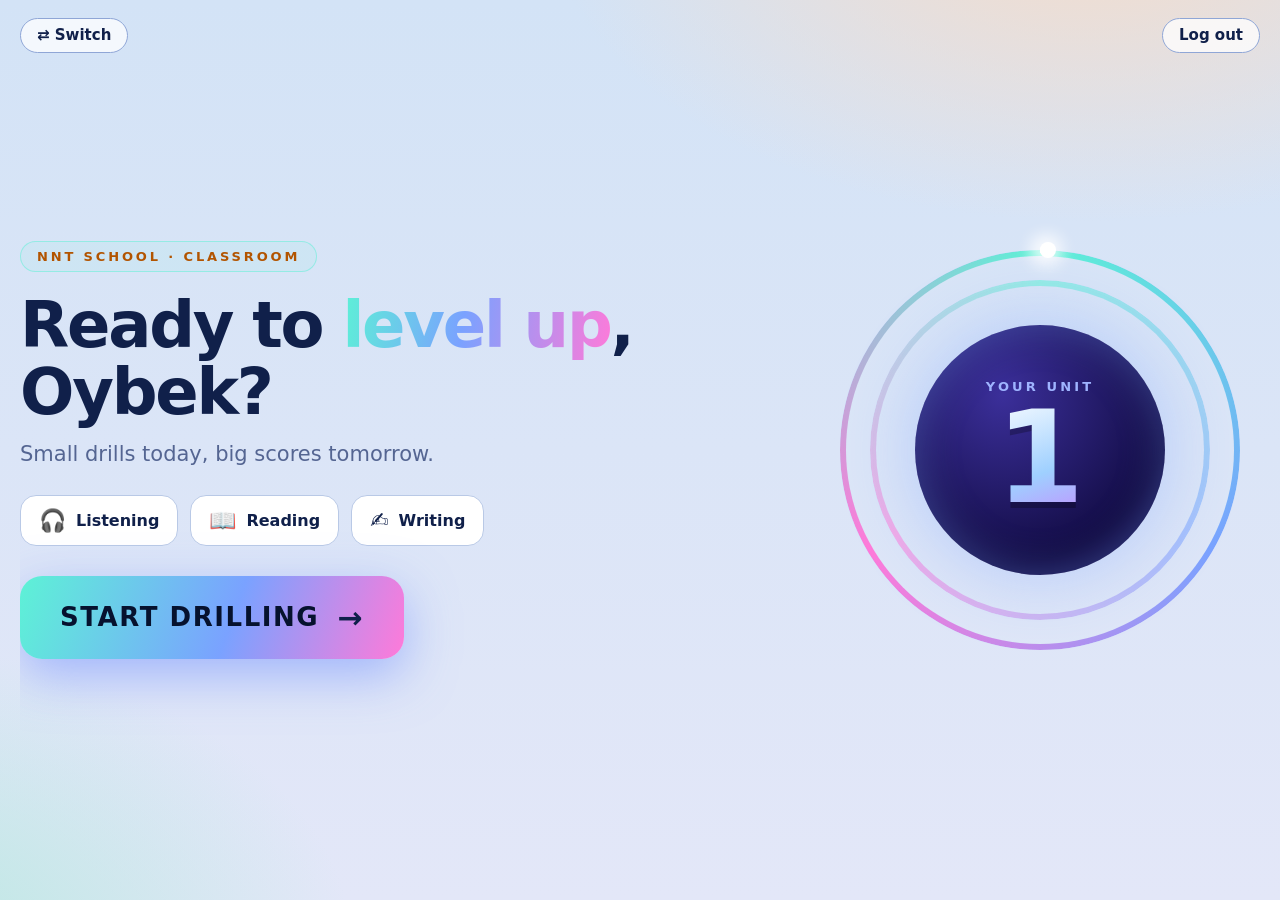
==== _rt.html @ d6d65f44 "Writing feedback: TA/CC/GR/LR explanation buttons (home + class); essay engine: new rules from sampl" ====
<!doctype html><meta charset=utf-8><body style="margin:0"><script src="classnv.js"></script><script>
function rpc(n,a){ if(n=="nv_nav") return Promise.resolve({ok:true,open:[1,2,3,4,5,6,7],ckeys:[],keys:[]});
 if(n=="nv_class_check") return Promise.resolve({ok:true,earned:true}); if(n=="nv_stage") return Promise.resolve({ok:true,track:"ml"}); return Promise.resolve({ok:true});}
CNV.open({tok:"t",name:"Oybek",rpc:rpc,base:"classdata/",enc:false,nofloor:true,onExit:function(){}});</script>
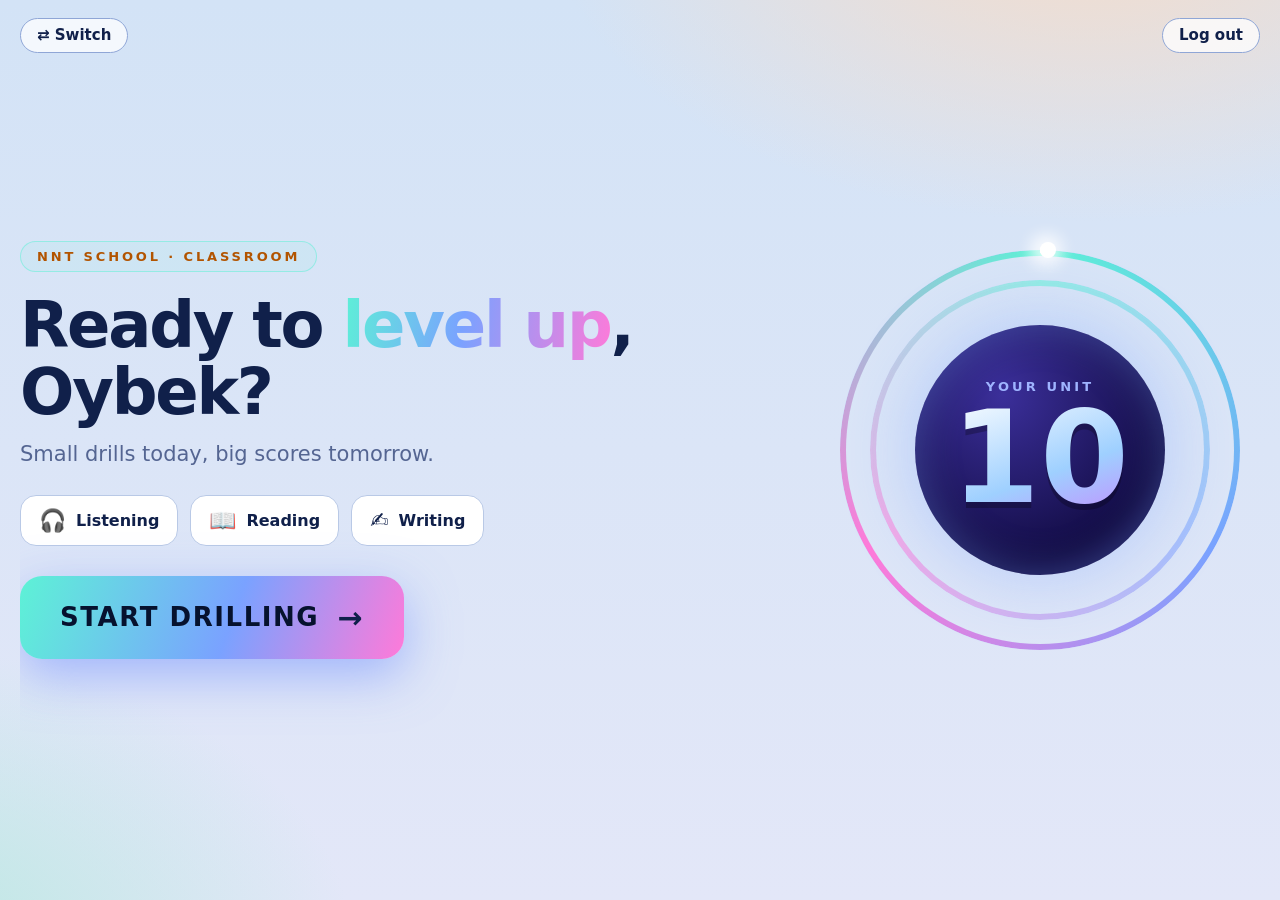
==== commit 508f3bfd: "Unit 11: class reading (both tracks), listening, writing checker, home test, speaking, summary; pm q" ====
--- a/_rt.html
+++ b/_rt.html
@@ -1,4 +1,5 @@
 <!doctype html><meta charset=utf-8><body style="margin:0"><script src="classnv.js"></script><script>
-function rpc(n,a){ if(n=="nv_nav") return Promise.resolve({ok:true,open:[1,2,3,4,5,6,7],ckeys:[],keys:[]});
- if(n=="nv_class_check") return Promise.resolve({ok:true,earned:true}); if(n=="nv_stage") return Promise.resolve({ok:true,track:"ml"}); return Promise.resolve({ok:true});}
+function rpc(n,a){ if(n=="nv_nav") return Promise.resolve({ok:true,open:[1,2,3,4,5,6,7,8,9,10,11],ckeys:[1,2,3,4,5,6,7,8,9,10],keys:[]});
+ if(n=="nv_stage") return Promise.resolve({ok:true,track:"ie"});
+ if(n=="nv_class_check") return Promise.resolve({ok:true,earned:true}); if(n=="nv_class_status") return Promise.resolve({ok:true,lis:{done:true},rd:{},wr:{}}); return Promise.resolve({ok:true});}
 CNV.open({tok:"t",name:"Oybek",rpc:rpc,base:"classdata/",enc:false,nofloor:true,onExit:function(){}});</script>
